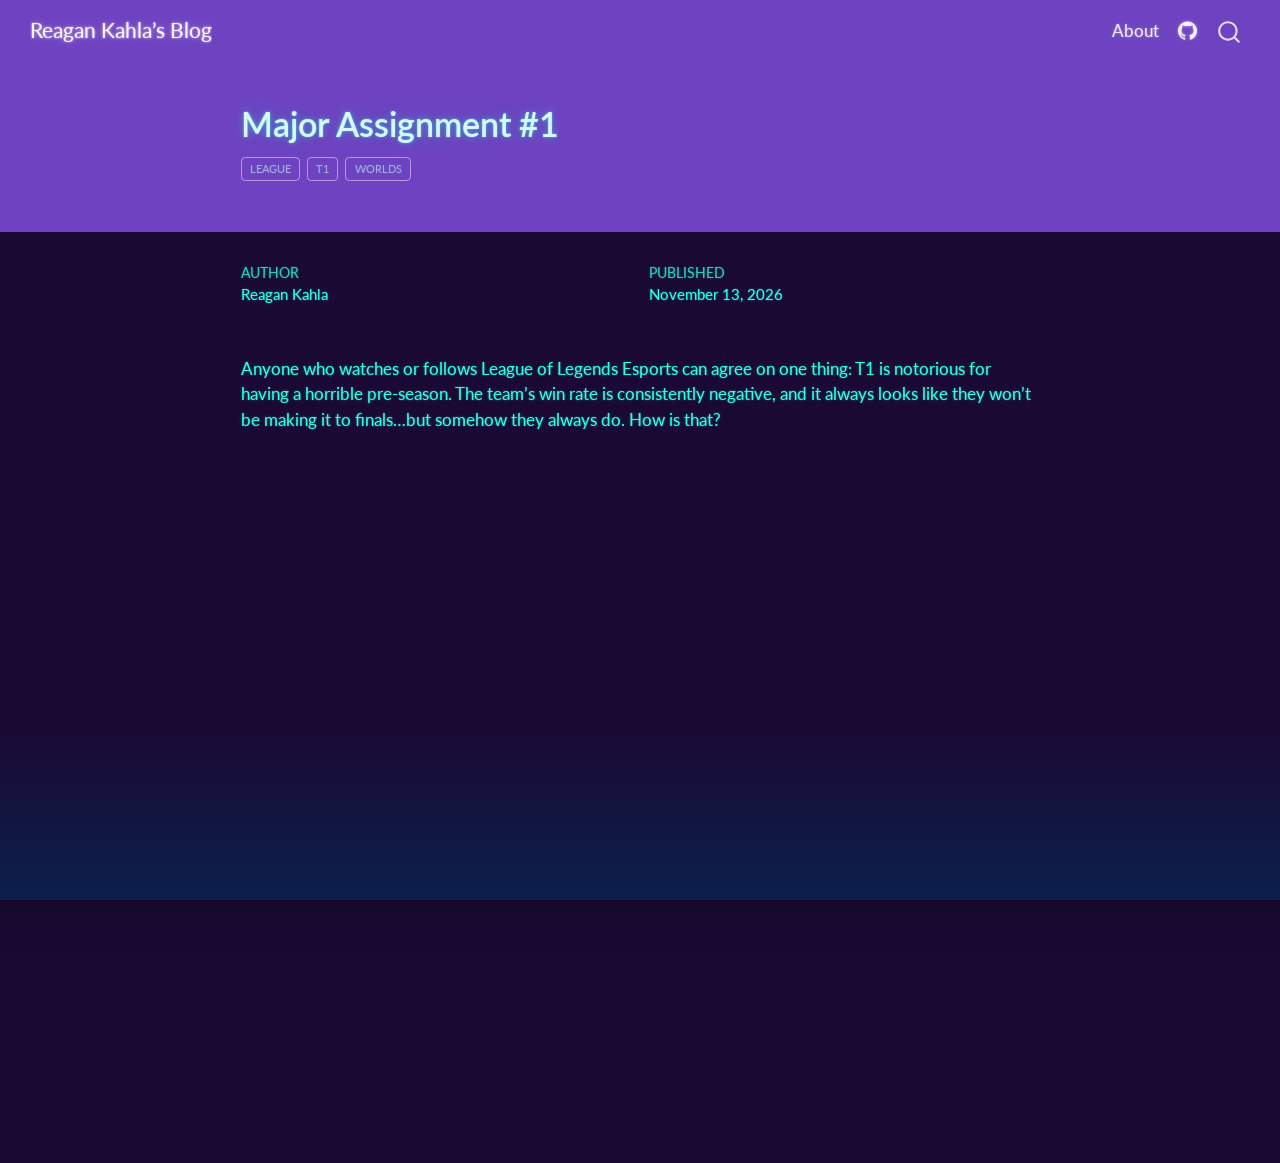
==== posts/assignment1/index.html @ e444b989 "tidy up and create new post" ====
<!DOCTYPE html>
<html xmlns="http://www.w3.org/1999/xhtml" lang="en" xml:lang="en"><head>

<meta charset="utf-8">
<meta name="generator" content="quarto-1.11.9">

<meta name="viewport" content="width=device-width, initial-scale=1.0, user-scalable=yes">

<meta name="author" content="Reagan Kahla">
<meta name="dcterms.date" content="2026-11-13">

<title>Major Assignment #1 – Reagan Kahla’s Blog</title>
<style>
/* Default styles provided by pandoc.
** See https://pandoc.org/MANUAL.html#variables-for-html for config info.
*/
span.smallcaps{font-variant: small-caps;}
div.columns{display: flex; gap: 1.5em;}
div.column{flex: auto;}
@media screen {
div.columns{gap: min(4vw, 1.5em);}
div.column{overflow-x: auto;}
}
div.hanging-indent{margin-left: 1.5em; text-indent: -1.5em;}
ul.task-list{list-style: none;}
ul.task-list li input[type="checkbox"] {
  width: 0.8em;
  margin: 0 0.8em 0.2em -1em; /* quarto-specific, see https://github.com/quarto-dev/quarto-cli/issues/4556 */ 
  vertical-align: middle;
}
</style>


<script src="../../site_libs/quarto-nav/quarto-nav.js"></script>
<script src="../../site_libs/quarto-nav/headroom.min.js"></script>
<script src="../../site_libs/clipboard/clipboard.min.js"></script>
<script src="../../site_libs/quarto-search/autocomplete.umd.js"></script>
<script src="../../site_libs/quarto-search/fuse.min.js"></script>
<script src="../../site_libs/quarto-search/quarto-search.js"></script>
<meta name="quarto:offset" content="../../">
<script src="../../site_libs/quarto-html/quarto.js" type="module"></script>
<script src="../../site_libs/quarto-html/tabsets/tabsets.js" type="module"></script>
<script src="../../site_libs/quarto-html/scrollable-regions/scrollable-regions.js" type="module"></script>
<script src="../../site_libs/quarto-html/popper.min.js"></script>
<script src="../../site_libs/quarto-html/tippy.umd.min.js"></script>
<script src="../../site_libs/quarto-html/anchor.min.js"></script>
<link href="../../site_libs/quarto-html/tippy.css" rel="stylesheet">
<link href="../../site_libs/quarto-html/quarto-syntax-highlighting-dark-447e42e69aaa9833c0ba1b986f430b20.css" rel="stylesheet" id="quarto-text-highlighting-styles">
<script src="../../site_libs/bootstrap/bootstrap.min.js"></script>
<link href="../../site_libs/bootstrap/bootstrap-icons.css" rel="stylesheet">
<link href="../../site_libs/bootstrap/bootstrap-988fd635b29671505c2df13d31053b1d.min.css" rel="stylesheet" append-hash="true" id="quarto-bootstrap" data-mode="dark">
<script id="quarto-search-options" type="application/json">{
  "location": "navbar",
  "copy-button": false,
  "collapse-after": 3,
  "panel-placement": "end",
  "type": "overlay",
  "limit": 50,
  "keyboard-shortcut": [
    "f",
    "/",
    "s"
  ],
  "show-item-context": false,
  "language": {
    "search-no-results-text": "No results",
    "search-matching-documents-text": "matching documents",
    "search-copy-link-title": "Copy link to search",
    "search-hide-matches-text": "Hide additional matches",
    "search-more-match-text": "more match in this document",
    "search-more-matches-text": "more matches in this document",
    "search-clear-button-title": "Clear",
    "search-text-placeholder": "",
    "search-detached-cancel-button-title": "Cancel",
    "search-submit-button-title": "Submit",
    "search-label": "Search"
  }
}</script>


<link rel="stylesheet" href="../../styles.css">
</head>

<body class="nav-fixed fullcontent quarto-light"><a id="quarto-skip-link" class="visually-hidden-focusable" href="#quarto-document-content">Skip to main content</a>

<div id="quarto-search-results"></div>
  <header id="quarto-header" class="headroom fixed-top quarto-banner">
    <nav class="navbar navbar-expand-lg " data-bs-theme="dark" aria-label="Site">
      <div class="navbar-container container-fluid">
      <div class="navbar-brand-container mx-auto">
    <a class="navbar-brand" href="../../index.html">
    <span class="navbar-title">Reagan Kahla’s Blog</span>
    </a>
  </div>
          <button class="navbar-toggler" type="button" data-bs-toggle="collapse" data-bs-target="#navbarCollapse" aria-controls="navbarCollapse" aria-expanded="false" aria-label="Toggle navigation" onclick="if (window.quartoToggleHeadroom) { window.quartoToggleHeadroom(); }">
  <span class="navbar-toggler-icon"></span>
</button>
          <div class="collapse navbar-collapse" id="navbarCollapse">
            <ul class="navbar-nav navbar-nav-scroll ms-auto">
  <li class="nav-item">
    <a class="nav-link" href="../../about.html"> 
<span class="menu-text">About</span></a>
  </li>  
  <li class="nav-item compact">
    <a class="nav-link" href="https://github.com/"> <i class="bi bi-github" role="img">
</i> 
<span class="menu-text"></span></a>
  </li>  
</ul>
          </div> <!-- /navcollapse -->
            <div class="quarto-navbar-tools">
</div>
            <div id="quarto-search" class="" title="Search"></div>
      </div> <!-- /container-fluid -->
    </nav>
</header>
<!-- content -->
<header id="title-block-header" class="quarto-title-block default page-columns page-full">
  <div class="quarto-title-banner page-columns page-full">
    <div class="quarto-title column-body">
      <h1 class="title">Major Assignment #1</h1>
                                <div class="quarto-categories">
                <div class="quarto-category">League</div>
                <div class="quarto-category">T1</div>
                <div class="quarto-category">Worlds</div>
              </div>
                  </div>
  </div>
    
  
  <div class="quarto-title-meta">

      <div>
      <div class="quarto-title-meta-heading">Author</div>
      <div class="quarto-title-meta-contents">
               <p>Reagan Kahla </p>
            </div>
    </div>
      
      <div>
      <div class="quarto-title-meta-heading">Published</div>
      <div class="quarto-title-meta-contents">
        <p class="date">November 13, 2026</p>
      </div>
    </div>
    
      
    </div>
    
  
  </header><div id="quarto-content" class="quarto-container page-columns page-rows-contents page-layout-article page-navbar">
<!-- sidebar -->
<!-- margin-sidebar -->
    
<!-- main -->
<main class="content quarto-banner-title-block" id="quarto-document-content" tabindex="-1">





<p>Anyone who watches or follows League of Legends Esports can agree on one thing: T1 is notorious for having a horrible pre-season. The team’s win rate is consistently negative, and it always looks like they won’t be making it to finals…but somehow they always do. How is that?</p>



</main> <!-- /main -->
<script id="quarto-html-after-body" type="application/javascript">
  window.document.addEventListener("DOMContentLoaded", function (event) {
    const icon = "";
    const anchorJS = new window.AnchorJS();
    anchorJS.options = {
      placement: 'right',
      icon: icon
    };
    anchorJS.add('.anchored');
    const isCodeAnnotation = (el) => {
      for (const clz of el.classList) {
        if (clz.startsWith('code-annotation-')) {                     
          return true;
        }
      }
      return false;
    }
    const onCopySuccess = function(e) {
      // button target
      const button = e.trigger;
      // don't keep focus
      button.blur();
      // flash "checked"
      button.classList.add('code-copy-button-checked');
      var currentTitle = button.getAttribute("title");
      button.setAttribute("title", "Copied!");
      let tooltip;
      if (window.bootstrap) {
        button.setAttribute("data-bs-toggle", "tooltip");
        button.setAttribute("data-bs-placement", "left");
        button.setAttribute("data-bs-title", "Copied!");
        tooltip = new bootstrap.Tooltip(button, 
          { trigger: "manual", 
            customClass: "code-copy-button-tooltip",
            offset: [0, -8]});
        tooltip.show();    
      }
      setTimeout(function() {
        if (tooltip) {
          tooltip.hide();
          button.removeAttribute("data-bs-title");
          button.removeAttribute("data-bs-toggle");
          button.removeAttribute("data-bs-placement");
        }
        button.setAttribute("title", currentTitle);
        button.classList.remove('code-copy-button-checked');
      }, 1000);
      // clear code selection
      e.clearSelection();
    }
    const getTextToCopy = function(trigger) {
      const outerScaffold = trigger.parentElement.cloneNode(true);
      const codeEl = outerScaffold.querySelector('code');
      for (const childEl of codeEl.children) {
        if (isCodeAnnotation(childEl)) {
          childEl.remove();
        }
      }
      return codeEl.innerText;
    }
    const clipboard = new window.ClipboardJS('.code-copy-button:not([data-in-quarto-modal])', {
      text: getTextToCopy
    });
    clipboard.on('success', onCopySuccess);
    if (window.document.getElementById('quarto-embedded-source-code-modal')) {
      const clipboardModal = new window.ClipboardJS('.code-copy-button[data-in-quarto-modal]', {
        text: getTextToCopy,
        container: window.document.getElementById('quarto-embedded-source-code-modal')
      });
      clipboardModal.on('success', onCopySuccess);
    }
      var localhostRegex = new RegExp(/^(?:http|https):\/\/localhost\:?[0-9]*\//);
      var mailtoRegex = new RegExp(/^mailto:/);
        var filterRegex = new RegExp("https:\/\/reagank4\.github\.io\/");
      var isInternal = (href) => {
          return filterRegex.test(href) || localhostRegex.test(href) || mailtoRegex.test(href);
      }
      // Inspect non-navigation links and adorn them if external
      window.quartoDecorateExternalLinks = function (root) {
     var links = (root || window.document).querySelectorAll('a[href]:not(.nav-link):not(.navbar-brand):not(.toc-action):not(.sidebar-link):not(.sidebar-item-toggle):not(.pagination-link):not(.no-external):not([aria-hidden]):not(.dropdown-item):not(.quarto-navigation-tool):not(.about-link)');
      for (var i=0; i<links.length; i++) {
        const link = links[i];
        if (!isInternal(link.href)) {
          // undo the damage that might have been done by quarto-nav.js in the case of
          // links that we want to consider external
          if (link.dataset.originalHref !== undefined) {
            link.href = link.dataset.originalHref;
          }
          if (!link.classList.contains('no-external-icon')) {
          }
        }
      }
      };
      window.quartoDecorateExternalLinks(window.document);
    // Esc closes the popup (WCAG 1.4.13) and focus leaving both trigger and
    // popup closes it (WCAG 2.4.11); tippy handles neither for interactive popups.
    const hideOnEscAndFocusOut = {
      name: 'hideOnEscAndFocusOut',
      defaultValue: true,
      fn(instance) {
        const dismiss = () => {
          // A show scheduled by the trigger delay would otherwise reopen it
          instance.clearDelayTimeouts();
          instance.hide();
        };
        const onKeyDown = (event) => {
          if (event.key !== 'Escape') {
            return;
          }
          // Keep Esc from also reaching page handlers (e.g. reveal.js overview),
          // except an open reveal.js slide menu, which Esc should close too.
          // The menu handles keys only when its keyboard option is on.
          const menuHandlesEsc = window.Reveal?.getPlugin?.('menu')?.isOpen() &&
            window.Reveal.getConfig().menu?.keyboard !== false;
          if (!menuHandlesEsc) {
            event.stopPropagation();
          }
          if (instance.popper.contains(window.document.activeElement)) {
            // Disabled while refocusing so the focus trigger does not reopen it
            instance.disable();
            instance.reference.focus();
            instance.enable();
          }
          dismiss();
        };
        const onFocusOut = (event) => {
          const target = event.relatedTarget;
          if (target && !instance.reference.contains(target) &&
              !instance.popper.contains(target)) {
            dismiss();
          }
        };
        // On the trigger too: a click trigger (code-annotations: select) has no
        // blur handling. Attached for the instance's lifetime so leaving the
        // trigger also cancels a show still pending on the trigger delay.
        instance.reference.addEventListener('focusout', onFocusOut);
        return {
          onShow() {
            window.document.addEventListener('keydown', onKeyDown, true);
            instance.popper.addEventListener('focusout', onFocusOut);
          },
          onHide() {
            window.document.removeEventListener('keydown', onKeyDown, true);
            instance.popper.removeEventListener('focusout', onFocusOut);
          },
          onDestroy() {
            instance.reference.removeEventListener('focusout', onFocusOut);
          },
        };
      },
    };
    function tippyHover(el, contentFn, onTriggerFn, onUntriggerFn) {
      const config = {
        allowHTML: true,
        maxWidth: 500,
        delay: 100,
        arrow: false,
        appendTo: function(el) {
            return el.parentElement;
        },
        interactive: true,
        interactiveBorder: 10,
        theme: 'quarto',
        placement: 'bottom-start',
        plugins: [hideOnEscAndFocusOut],
      };
      if (contentFn) {
        config.content = contentFn;
      }
      if (onTriggerFn) {
        config.onTrigger = onTriggerFn;
      }
      if (onUntriggerFn) {
        config.onUntrigger = onUntriggerFn;
      }
      window.tippy(el, config); 
    }
    const noterefs = window.document.querySelectorAll('a[role="doc-noteref"]');
    for (var i=0; i<noterefs.length; i++) {
      const ref = noterefs[i];
      tippyHover(ref, function() {
        // use id or data attribute instead here
        let href = ref.getAttribute('data-footnote-href') || ref.getAttribute('href');
        try { href = new URL(href).hash; } catch {}
        const id = href.replace(/^#\/?/, "");
        const note = window.document.getElementById(id);
        if (note) {
          return note.innerHTML;
        } else {
          return "";
        }
      });
    }
    const xrefs = window.document.querySelectorAll('a.quarto-xref');
    const processXRef = (id, note) => {
      // Strip column container classes
      const stripColumnClz = (el) => {
        el.classList.remove("page-full", "page-columns");
        if (el.children) {
          for (const child of el.children) {
            stripColumnClz(child);
          }
        }
      }
      stripColumnClz(note)
      if (id === null || id.startsWith('sec-')) {
        // Special case sections, only their first couple elements
        const container = document.createElement("div");
        if (note.children && note.children.length > 2) {
          container.appendChild(note.children[0].cloneNode(true));
          for (let i = 1; i < note.children.length; i++) {
            const child = note.children[i];
            if (child.tagName === "P" && child.innerText === "") {
              continue;
            } else {
              container.appendChild(child.cloneNode(true));
              break;
            }
          }
          if (window.Quarto?.typesetMath) {
            window.Quarto.typesetMath(container);
          }
          return container.innerHTML
        } else {
          if (window.Quarto?.typesetMath) {
            window.Quarto.typesetMath(note);
          }
          return note.innerHTML;
        }
      } else {
        // Remove any anchor links if they are present
        const anchorLink = note.querySelector('a.anchorjs-link');
        if (anchorLink) {
          anchorLink.remove();
        }
        if (window.Quarto?.typesetMath) {
          window.Quarto.typesetMath(note);
        }
        if (note.classList.contains("callout")) {
          return note.outerHTML;
        } else {
          return note.innerHTML;
        }
      }
    }
    for (var i=0; i<xrefs.length; i++) {
      const xref = xrefs[i];
      tippyHover(xref, undefined, function(instance) {
        instance.disable();
        let url = xref.getAttribute('href');
        let hash = undefined; 
        if (url.startsWith('#')) {
          hash = url;
        } else {
          try { hash = new URL(url).hash; } catch {}
        }
        if (hash) {
          const id = hash.replace(/^#\/?/, "");
          const note = window.document.getElementById(id);
          if (note !== null) {
            try {
              const html = processXRef(id, note.cloneNode(true));
              instance.setContent(html);
            } finally {
              instance.enable();
              instance.show();
            }
          } else {
            // See if we can fetch this
            fetch(url.split('#')[0])
            .then(res => res.text())
            .then(html => {
              const parser = new DOMParser();
              const htmlDoc = parser.parseFromString(html, "text/html");
              const note = htmlDoc.getElementById(id);
              if (note !== null) {
                const html = processXRef(id, note);
                instance.setContent(html);
              } 
            }).finally(() => {
              instance.enable();
              instance.show();
            });
          }
        } else {
          // See if we can fetch a full url (with no hash to target)
          // This is a special case and we should probably do some content thinning / targeting
          fetch(url)
          .then(res => res.text())
          .then(html => {
            const parser = new DOMParser();
            const htmlDoc = parser.parseFromString(html, "text/html");
            const note = htmlDoc.querySelector('main.content');
            if (note !== null) {
              // This should only happen for chapter cross references
              // (since there is no id in the URL)
              // remove the first header
              if (note.children.length > 0 && note.children[0].tagName === "HEADER") {
                note.children[0].remove();
              }
              const html = processXRef(null, note);
              instance.setContent(html);
            } 
          }).finally(() => {
            instance.enable();
            instance.show();
          });
        }
      }, function(instance) {
      });
    }
        let selectedAnnoteEl;
        const selectorForAnnotation = ( cell, annotation) => {
          let cellAttr = 'data-code-cell="' + cell + '"';
          let lineAttr = 'data-code-annotation="' +  annotation + '"';
          const selector = 'span[' + cellAttr + '][' + lineAttr + ']';
          return selector;
        }
        const selectCodeLines = (annoteEl) => {
          const doc = window.document;
          const targetCell = annoteEl.getAttribute("data-target-cell");
          const targetAnnotation = annoteEl.getAttribute("data-target-annotation");
          const annoteSpan = window.document.querySelector(selectorForAnnotation(targetCell, targetAnnotation));
          const lines = annoteSpan.getAttribute("data-code-lines").split(",");
          const lineIds = lines.map((line) => {
            return targetCell + "-" + line;
          })
          // Each band is positioned against its own containing block, which is
          // not the offsetParent of the lines, so place it from client rects.
          const placeBand = (band, firstEl, lastEl, codeBlock) => {
            const container = band.offsetParent;
            if (container === null) {
              return;
            }
            const containerRect = container.getBoundingClientRect();
            // Reveal.js scales slides with a transform, so convert client
            // pixels back to the CSS pixels of the container.
            const scale = containerRect.height / container.offsetHeight || 1;
            const firstRect = firstEl.getBoundingClientRect();
            const lastRect = lastEl.getBoundingClientRect();
            const top = (firstRect.top - containerRect.top) / scale - container.clientTop + container.scrollTop;
            const height = (lastRect.bottom - firstRect.top) / scale;
            band.style.top = top - 2 + "px";
            band.style.height = height + 4 + "px";
            if (codeBlock) {
              // Without the copy button wrapper, the containing block is wider
              // than the code block, so span the code block explicitly.
              const blockRect = codeBlock.getBoundingClientRect();
              band.style.left = (blockRect.left - containerRect.left) / scale - container.clientLeft + container.scrollLeft + "px";
              band.style.width = blockRect.width / scale + "px";
            }
          };
          if (lineIds.length > 0) {
            const el = window.document.getElementById(lineIds[0]);
            const lastEl = window.document.getElementById(lineIds[lineIds.length - 1]);
            const parent = el.parentElement.parentElement;
            // cook up a div (if necessary) and position it
            let div = window.document.getElementById("code-annotation-line-highlight");
            if (div === null) {
              div = window.document.createElement("div");
              div.setAttribute("id", "code-annotation-line-highlight");
              div.style.position = 'absolute';
              parent.appendChild(div);
            }
            placeBand(div, el, lastEl, parent.closest("div.sourceCode") || parent);
            let gutterDiv = window.document.getElementById("code-annotation-line-highlight-gutter");
            if (gutterDiv === null) {
              gutterDiv = window.document.createElement("div");
              gutterDiv.setAttribute("id", "code-annotation-line-highlight-gutter");
              gutterDiv.style.position = 'absolute';
              const codeCell = window.document.getElementById(targetCell);
              const gutter = codeCell.querySelector('.code-annotation-gutter');
              gutter.appendChild(gutterDiv);
            }
            placeBand(gutterDiv, el, lastEl);
            selectedAnnoteEl = annoteEl;
          }
        };
        const unselectCodeLines = () => {
          const elementsIds = ["code-annotation-line-highlight", "code-annotation-line-highlight-gutter"];
          elementsIds.forEach((elId) => {
            const div = window.document.getElementById(elId);
            if (div) {
              div.remove();
            }
          });
          selectedAnnoteEl = undefined;
        };
          // Handle positioning of the toggle
      window.addEventListener(
        "resize",
        throttle(() => {
          elRect = undefined;
          if (selectedAnnoteEl) {
            selectCodeLines(selectedAnnoteEl);
          }
        }, 10)
      );
      function throttle(fn, ms) {
      let throttle = false;
      let timer;
        return (...args) => {
          if(!throttle) { // first call gets through
              fn.apply(this, args);
              throttle = true;
          } else { // all the others get throttled
              if(timer) clearTimeout(timer); // cancel #2
              timer = setTimeout(() => {
                fn.apply(this, args);
                timer = throttle = false;
              }, ms);
          }
        };
      }
        // Attach click handler to the DT
        const annoteDls = window.document.querySelectorAll('dt[data-target-cell]');
        for (const annoteDlNode of annoteDls) {
          annoteDlNode.addEventListener('click', (event) => {
            const clickedEl = event.target;
            if (clickedEl !== selectedAnnoteEl) {
              unselectCodeLines();
              const activeEl = window.document.querySelector('dt[data-target-cell].code-annotation-active');
              if (activeEl) {
                activeEl.classList.remove('code-annotation-active');
              }
              selectCodeLines(clickedEl);
              clickedEl.classList.add('code-annotation-active');
            } else {
              // Unselect the line
              unselectCodeLines();
              clickedEl.classList.remove('code-annotation-active');
            }
          });
        }
    const findCites = (el) => {
      const parentEl = el.parentElement;
      if (parentEl) {
        const cites = parentEl.dataset.cites;
        if (cites) {
          return {
            el,
            cites: cites.split(' ')
          };
        } else {
          return findCites(el.parentElement)
        }
      } else {
        return undefined;
      }
    };
    var bibliorefs = window.document.querySelectorAll('a[role="doc-biblioref"]');
    for (var i=0; i<bibliorefs.length; i++) {
      const ref = bibliorefs[i];
      const citeInfo = findCites(ref);
      if (citeInfo) {
        tippyHover(citeInfo.el, function() {
          var popup = window.document.createElement('div');
          citeInfo.cites.forEach(function(cite) {
            var citeDiv = window.document.createElement('div');
            citeDiv.classList.add('hanging-indent');
            citeDiv.classList.add('csl-entry');
            var biblioDiv = window.document.getElementById('ref-' + cite);
            if (biblioDiv) {
              citeDiv.innerHTML = biblioDiv.innerHTML;
            }
            popup.appendChild(citeDiv);
          });
          return popup.innerHTML;
        });
      }
    }
  });
  </script>
  <script type="application/javascript">
  window.quartoScrollableRegionsLabels = {"code":"Scrollable code","output":"Scrollable output"};
  </script>
</div> <!-- /content -->




</body></html>
---- site_libs/quarto-html/tippy.css ----
.tippy-box[data-animation=fade][data-state=hidden]{opacity:0}[data-tippy-root]{max-width:calc(100vw - 10px)}.tippy-box{position:relative;background-color:#333;color:#fff;border-radius:4px;font-size:14px;line-height:1.4;white-space:normal;outline:0;transition-property:transform,visibility,opacity}.tippy-box[data-placement^=top]>.tippy-arrow{bottom:0}.tippy-box[data-placement^=top]>.tippy-arrow:before{bottom:-7px;left:0;border-width:8px 8px 0;border-top-color:initial;transform-origin:center top}.tippy-box[data-placement^=bottom]>.tippy-arrow{top:0}.tippy-box[data-placement^=bottom]>.tippy-arrow:before{top:-7px;left:0;border-width:0 8px 8px;border-bottom-color:initial;transform-origin:center bottom}.tippy-box[data-placement^=left]>.tippy-arrow{right:0}.tippy-box[data-placement^=left]>.tippy-arrow:before{border-width:8px 0 8px 8px;border-left-color:initial;right:-7px;transform-origin:center left}.tippy-box[data-placement^=right]>.tippy-arrow{left:0}.tippy-box[data-placement^=right]>.tippy-arrow:before{left:-7px;border-width:8px 8px 8px 0;border-right-color:initial;transform-origin:center right}.tippy-box[data-inertia][data-state=visible]{transition-timing-function:cubic-bezier(.54,1.5,.38,1.11)}.tippy-arrow{width:16px;height:16px;color:#333}.tippy-arrow:before{content:"";position:absolute;border-color:transparent;border-style:solid}.tippy-content{position:relative;padding:5px 9px;z-index:1}
---- site_libs/quarto-html/quarto-syntax-highlighting-dark-447e42e69aaa9833c0ba1b986f430b20.css ----
/* quarto syntax highlight colors */
:root {
  --quarto-hl-al-color: #f07178;
  --quarto-hl-an-color: #d4d0ab;
  --quarto-hl-at-color: #00e0e0;
  --quarto-hl-bn-color: #d4d0ab;
  --quarto-hl-bu-color: #abe338;
  --quarto-hl-ch-color: #abe338;
  --quarto-hl-co-color: #f8f8f2;
  --quarto-hl-cv-color: #ffd700;
  --quarto-hl-cn-color: #ffd700;
  --quarto-hl-cf-color: #ffa07a;
  --quarto-hl-dt-color: #ffa07a;
  --quarto-hl-dv-color: #d4d0ab;
  --quarto-hl-do-color: #f8f8f2;
  --quarto-hl-er-color: #f07178;
  --quarto-hl-ex-color: #00e0e0;
  --quarto-hl-fl-color: #d4d0ab;
  --quarto-hl-fu-color: #ffa07a;
  --quarto-hl-im-color: #abe338;
  --quarto-hl-in-color: #d4d0ab;
  --quarto-hl-kw-color: #ffa07a;
  --quarto-hl-op-color: #ffa07a;
  --quarto-hl-ot-color: #00e0e0;
  --quarto-hl-pp-color: #dcc6e0;
  --quarto-hl-re-color: #00e0e0;
  --quarto-hl-sc-color: #abe338;
  --quarto-hl-ss-color: #abe338;
  --quarto-hl-st-color: #abe338;
  --quarto-hl-va-color: #00e0e0;
  --quarto-hl-vs-color: #abe338;
  --quarto-hl-wa-color: #dcc6e0;
}

/* other quarto variables */
:root {
  --quarto-font-monospace: SFMono-Regular, Menlo, Monaco, Consolas, "Liberation Mono", "Courier New", monospace;
}

/* syntax highlight based on Pandoc's rules */
pre > code.sourceCode > span {
  color: #f8f8f2;
}

code.sourceCode > span {
  color: #f8f8f2;
}

div.sourceCode,
div.sourceCode pre.sourceCode {
  color: #f8f8f2;
}

/* Normal */
code span {
  color: #f8f8f2;
}

/* Alert */
code span.al {
  color: #f07178;
}

/* Annotation */
code span.an {
  color: #d4d0ab;
}

/* Attribute */
code span.at {
  color: #00e0e0;
}

/* BaseN */
code span.bn {
  color: #d4d0ab;
}

/* BuiltIn */
code span.bu {
  color: #abe338;
}

/* ControlFlow */
code span.cf {
  font-weight: bold;
  color: #ffa07a;
}

/* Char */
code span.ch {
  color: #abe338;
}

/* Constant */
code span.cn {
  color: #ffd700;
}

/* Comment */
code span.co {
  font-style: italic;
  color: #f8f8f2;
}

/* CommentVar */
code span.cv {
  color: #ffd700;
}

/* Documentation */
code span.do {
  color: #f8f8f2;
}

/* DataType */
code span.dt {
  color: #ffa07a;
}

/* DecVal */
code span.dv {
  color: #d4d0ab;
}

/* Error */
code span.er {
  color: #f07178;
  text-decoration: underline;
}

/* Extension */
code span.ex {
  font-weight: bold;
  color: #00e0e0;
}

/* Float */
code span.fl {
  color: #d4d0ab;
}

/* Function */
code span.fu {
  color: #ffa07a;
}

/* Import */
code span.im {
  color: #abe338;
}

/* Information */
code span.in {
  color: #d4d0ab;
}

/* Keyword */
code span.kw {
  font-weight: bold;
  color: #ffa07a;
}

/* Operator */
code span.op {
  color: #ffa07a;
}

/* Other */
code span.ot {
  color: #00e0e0;
}

/* Preprocessor */
code span.pp {
  color: #dcc6e0;
}

/* RegionMarker */
code span.re {
  background-color: #f8f8f2;
  color: #00e0e0;
}

/* SpecialChar */
code span.sc {
  color: #abe338;
}

/* SpecialString */
code span.ss {
  color: #abe338;
}

/* String */
code span.st {
  color: #abe338;
}

/* Variable */
code span.va {
  color: #00e0e0;
}

/* VerbatimString */
code span.vs {
  color: #abe338;
}

/* Warning */
code span.wa {
  color: #dcc6e0;
}

.prevent-inlining {
  content: "</";
}

/*# sourceMappingURL=be8e1111c2b710f7c3a4926ffa2967aa.css.map */
---- styles.css ----
/* css styles */
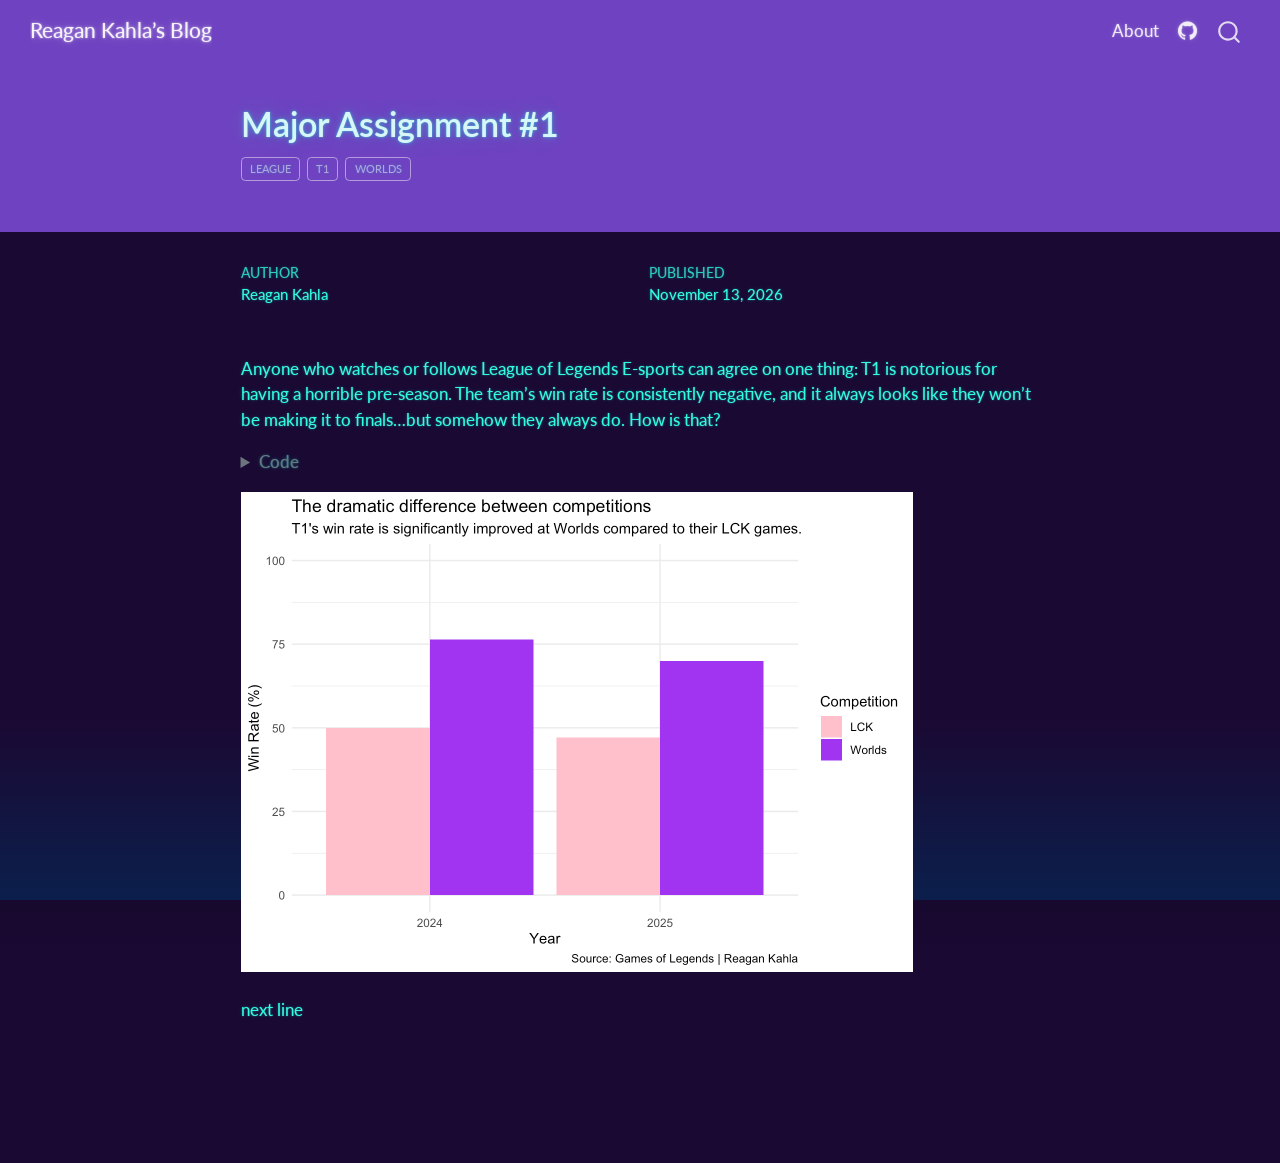
==== commit f6aeae18: "first graph added" ====
--- a/posts/assignment1/index.html
+++ b/posts/assignment1/index.html
@@ -27,6 +27,41 @@
   width: 0.8em;
   margin: 0 0.8em 0.2em -1em; /* quarto-specific, see https://github.com/quarto-dev/quarto-cli/issues/4556 */ 
   vertical-align: middle;
+}
+/* CSS for syntax highlighting */
+html { -webkit-text-size-adjust: 100%; }
+pre > code.sourceCode { white-space: pre; position: relative; }
+pre > code.sourceCode > span { display: inline-block; line-height: 1.25; }
+pre > code.sourceCode > span:empty { height: 1.2em; }
+.sourceCode { overflow: visible; }
+code.sourceCode > span { color: inherit; text-decoration: inherit; }
+div.sourceCode { margin: 1em 0; }
+pre.sourceCode { margin: 0; }
+@media screen {
+div.sourceCode { overflow: auto; }
+}
+@media print {
+pre > code.sourceCode { white-space: pre-wrap; }
+pre > code.sourceCode > span { text-indent: -5em; padding-left: 5em; }
+}
+pre.numberSource code
+  { counter-reset: source-line 0; }
+pre.numberSource code > span
+  { position: relative; left: -4em; counter-increment: source-line; }
+pre.numberSource code > span > a:first-child::before
+  { content: counter(source-line);
+    position: relative; left: -1em; text-align: right; vertical-align: baseline;
+    border: none; display: inline-block;
+    -webkit-touch-callout: none; -webkit-user-select: none;
+    -khtml-user-select: none; -moz-user-select: none;
+    -ms-user-select: none; user-select: none;
+    padding: 0 4px; width: 4em;
+  }
+pre.numberSource { margin-left: 3em;  padding-left: 4px; }
+div.sourceCode
+  {   }
+@media screen {
+pre > code.sourceCode > span > a:first-child::before { text-decoration: underline; }
 }
 </style>
 
@@ -159,7 +194,49 @@
 
 
 
-<p>Anyone who watches or follows League of Legends Esports can agree on one thing: T1 is notorious for having a horrible pre-season. The team’s win rate is consistently negative, and it always looks like they won’t be making it to finals…but somehow they always do. How is that?</p>
+<p>Anyone who watches or follows League of Legends E-sports can agree on one thing: T1 is notorious for having a horrible pre-season. The team’s win rate is consistently negative, and it always looks like they won’t be making it to finals…but somehow they always do. How is that?</p>
+<div class="cell">
+<details class="code-fold">
+<summary>Code</summary>
+<div class="code-copy-outer-scaffold"><div class="sourceCode cell-code" id="cb1"><pre class="sourceCode r code-with-copy"><code class="sourceCode r"><span id="cb1-1"><a href="#cb1-1" aria-hidden="true" tabindex="-1"></a><span class="fu">library</span>(tidyverse)</span>
+<span id="cb1-2"><a href="#cb1-2" aria-hidden="true" tabindex="-1"></a></span>
+<span id="cb1-3"><a href="#cb1-3" aria-hidden="true" tabindex="-1"></a>T1 <span class="ot">&lt;-</span> <span class="fu">read_csv</span>(<span class="st">"T1_Team_Statistics.csv"</span>)</span>
+<span id="cb1-4"><a href="#cb1-4" aria-hidden="true" tabindex="-1"></a></span>
+<span id="cb1-5"><a href="#cb1-5" aria-hidden="true" tabindex="-1"></a>winrate <span class="ot">&lt;-</span> T1 <span class="sc">|&gt;</span></span>
+<span id="cb1-6"><a href="#cb1-6" aria-hidden="true" tabindex="-1"></a>  <span class="fu">mutate</span>(<span class="at">category =</span> <span class="fu">ifelse</span>(<span class="fu">grepl</span>(<span class="st">"LCK"</span>, tournament), <span class="st">"LCK"</span>, <span class="st">"Worlds"</span>)) <span class="sc">|&gt;</span></span>
+<span id="cb1-7"><a href="#cb1-7" aria-hidden="true" tabindex="-1"></a>  <span class="fu">group_by</span>(year, category) <span class="sc">|&gt;</span></span>
+<span id="cb1-8"><a href="#cb1-8" aria-hidden="true" tabindex="-1"></a>  <span class="fu">summarise</span>(<span class="at">win_rate =</span> <span class="fu">mean</span>(result <span class="sc">==</span> <span class="st">"WIN"</span>) <span class="sc">*</span> <span class="dv">100</span>)</span>
+<span id="cb1-9"><a href="#cb1-9" aria-hidden="true" tabindex="-1"></a></span>
+<span id="cb1-10"><a href="#cb1-10" aria-hidden="true" tabindex="-1"></a>winrateplot <span class="ot">&lt;-</span> <span class="fu">ggplot</span>(winrate, <span class="fu">aes</span>(<span class="at">x =</span> <span class="fu">factor</span>(year), <span class="at">y =</span> win_rate, <span class="at">fill =</span> category)) <span class="sc">+</span></span>
+<span id="cb1-11"><a href="#cb1-11" aria-hidden="true" tabindex="-1"></a>  <span class="fu">geom_bar</span>(<span class="at">stat =</span> <span class="st">"identity"</span>, <span class="at">position =</span> <span class="st">"dodge"</span>) <span class="sc">+</span></span>
+<span id="cb1-12"><a href="#cb1-12" aria-hidden="true" tabindex="-1"></a>  <span class="fu">labs</span>(</span>
+<span id="cb1-13"><a href="#cb1-13" aria-hidden="true" tabindex="-1"></a>    <span class="at">title =</span> <span class="st">"The dramatic difference between competitions"</span>,</span>
+<span id="cb1-14"><a href="#cb1-14" aria-hidden="true" tabindex="-1"></a>    <span class="at">subtitle =</span> <span class="st">"T1's win rate is significantly improved at Worlds compared to their LCK games."</span>,</span>
+<span id="cb1-15"><a href="#cb1-15" aria-hidden="true" tabindex="-1"></a>    <span class="at">caption =</span> <span class="st">"Source: Games of Legends | Reagan Kahla"</span>,</span>
+<span id="cb1-16"><a href="#cb1-16" aria-hidden="true" tabindex="-1"></a>    <span class="at">x =</span> <span class="st">"Year"</span>,</span>
+<span id="cb1-17"><a href="#cb1-17" aria-hidden="true" tabindex="-1"></a>    <span class="at">y =</span> <span class="st">"Win Rate (%)"</span>,</span>
+<span id="cb1-18"><a href="#cb1-18" aria-hidden="true" tabindex="-1"></a>    <span class="at">fill =</span> <span class="st">"Competition"</span></span>
+<span id="cb1-19"><a href="#cb1-19" aria-hidden="true" tabindex="-1"></a>  ) <span class="sc">+</span></span>
+<span id="cb1-20"><a href="#cb1-20" aria-hidden="true" tabindex="-1"></a>  <span class="fu">scale_y_continuous</span>(<span class="at">limits =</span> <span class="fu">c</span>(<span class="dv">0</span>, <span class="dv">100</span>)) <span class="sc">+</span></span>
+<span id="cb1-21"><a href="#cb1-21" aria-hidden="true" tabindex="-1"></a>  <span class="fu">scale_fill_manual</span>(</span>
+<span id="cb1-22"><a href="#cb1-22" aria-hidden="true" tabindex="-1"></a>    <span class="at">values =</span> <span class="fu">c</span>(</span>
+<span id="cb1-23"><a href="#cb1-23" aria-hidden="true" tabindex="-1"></a>      <span class="st">"LCK"</span> <span class="ot">=</span> <span class="st">"pink"</span>,</span>
+<span id="cb1-24"><a href="#cb1-24" aria-hidden="true" tabindex="-1"></a>      <span class="st">"Worlds"</span> <span class="ot">=</span> <span class="st">"purple"</span></span>
+<span id="cb1-25"><a href="#cb1-25" aria-hidden="true" tabindex="-1"></a>    )</span>
+<span id="cb1-26"><a href="#cb1-26" aria-hidden="true" tabindex="-1"></a>  ) <span class="sc">+</span></span>
+<span id="cb1-27"><a href="#cb1-27" aria-hidden="true" tabindex="-1"></a>  <span class="fu">theme_minimal</span>()</span>
+<span id="cb1-28"><a href="#cb1-28" aria-hidden="true" tabindex="-1"></a></span>
+<span id="cb1-29"><a href="#cb1-29" aria-hidden="true" tabindex="-1"></a>winrateplot</span></code></pre></div><button title="Copy to Clipboard" class="code-copy-button"><i class="bi"></i></button></div>
+</details>
+<div class="cell-output-display">
+<div>
+<figure class="figure">
+<p><img src="index_files/figure-html/unnamed-chunk-1-1.png" class="img-fluid figure-img" width="672"></p>
+</figure>
+</div>
+</div>
+</div>
+<p>next line</p>
 
 
 
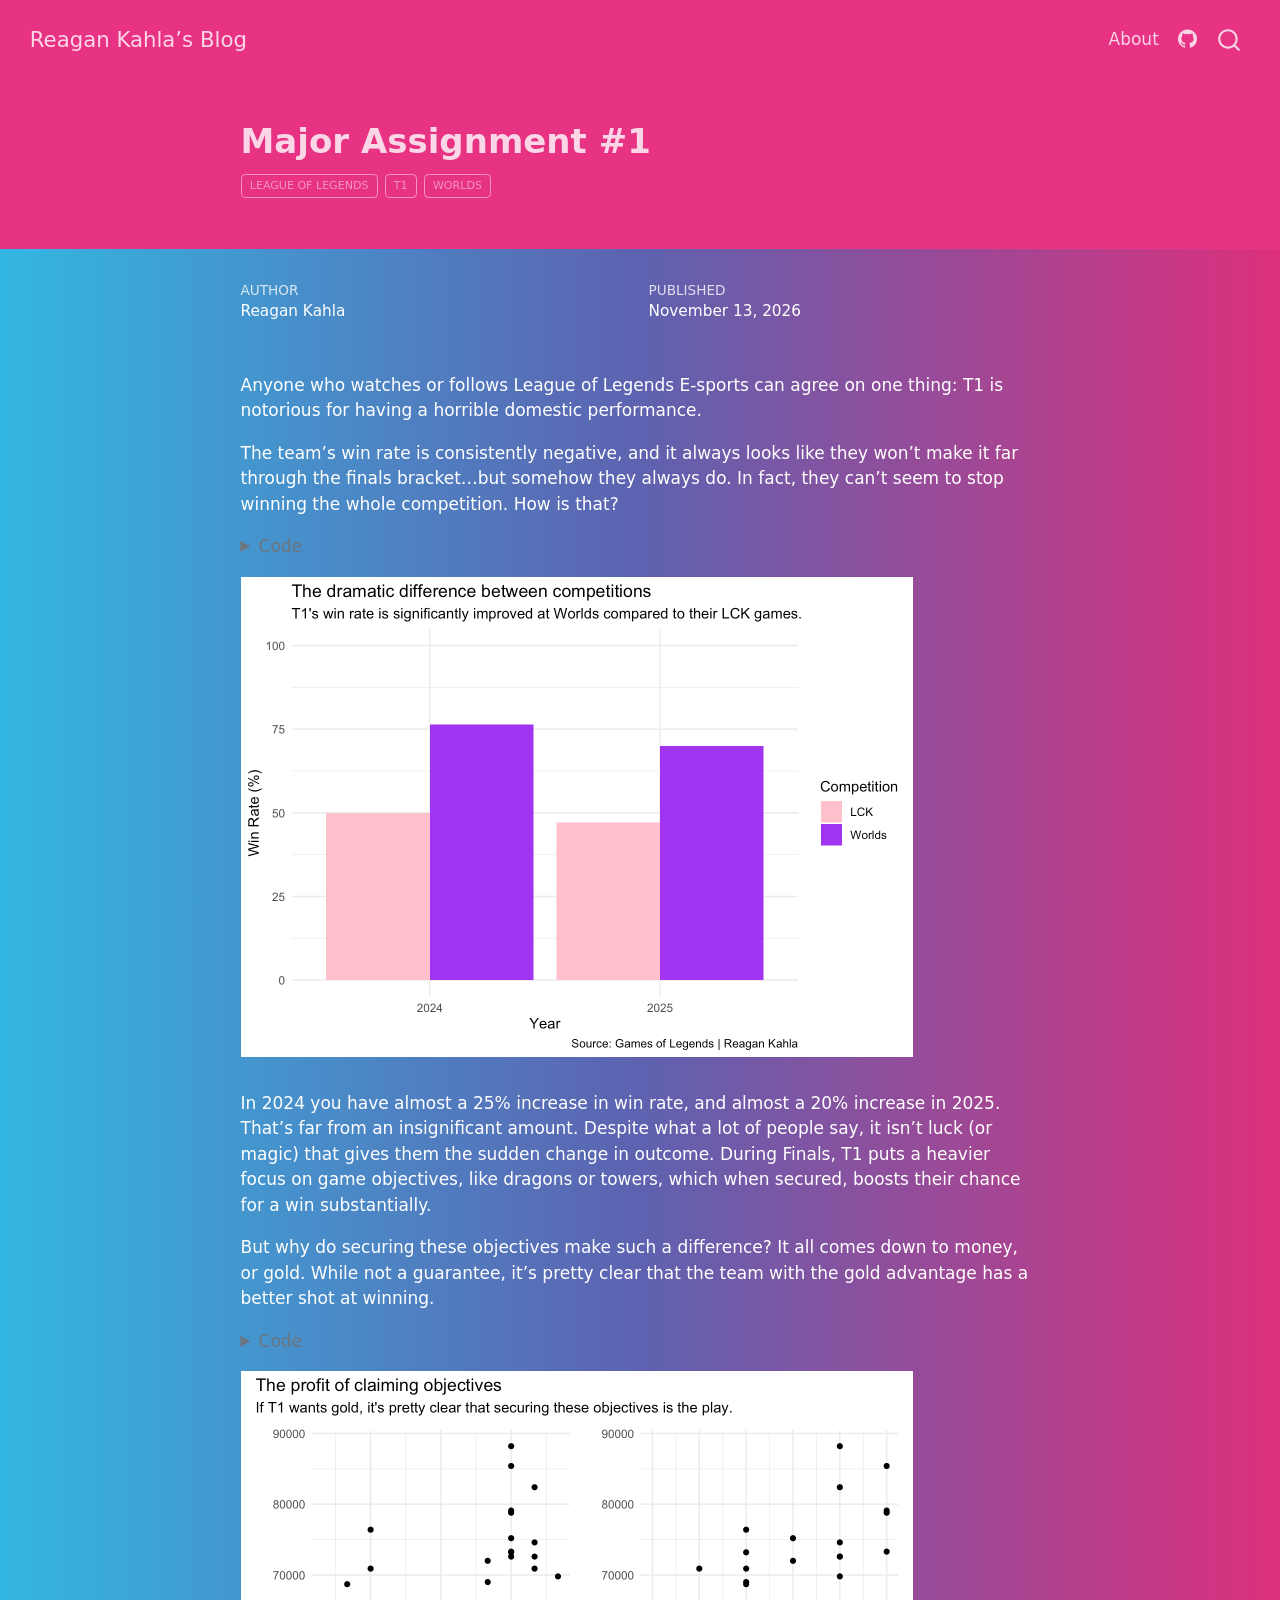
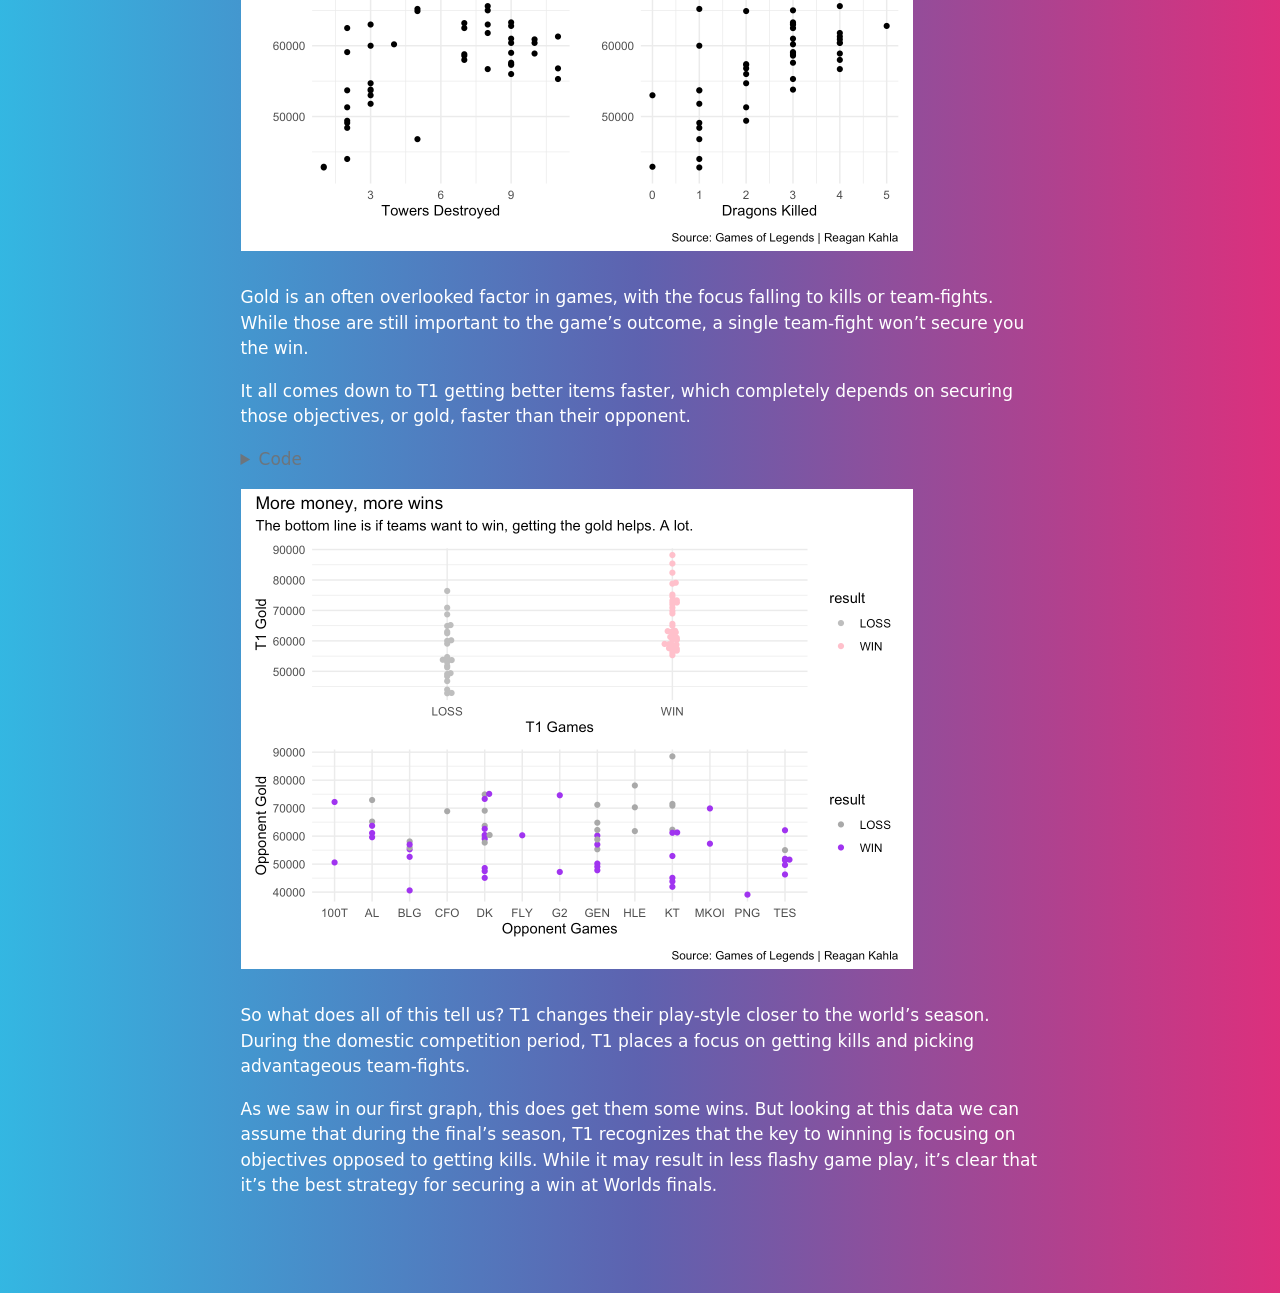
==== commit 2e37a3a5: "final drafty" ====
--- a/posts/assignment1/index.html
+++ b/posts/assignment1/index.html
@@ -80,10 +80,10 @@
 <script src="../../site_libs/quarto-html/tippy.umd.min.js"></script>
 <script src="../../site_libs/quarto-html/anchor.min.js"></script>
 <link href="../../site_libs/quarto-html/tippy.css" rel="stylesheet">
-<link href="../../site_libs/quarto-html/quarto-syntax-highlighting-dark-447e42e69aaa9833c0ba1b986f430b20.css" rel="stylesheet" id="quarto-text-highlighting-styles">
+<link href="../../site_libs/quarto-html/quarto-syntax-highlighting-63b5708e65d6cd79cd7618c58d0c21e7.css" rel="stylesheet" id="quarto-text-highlighting-styles">
 <script src="../../site_libs/bootstrap/bootstrap.min.js"></script>
 <link href="../../site_libs/bootstrap/bootstrap-icons.css" rel="stylesheet">
-<link href="../../site_libs/bootstrap/bootstrap-988fd635b29671505c2df13d31053b1d.min.css" rel="stylesheet" append-hash="true" id="quarto-bootstrap" data-mode="dark">
+<link href="../../site_libs/bootstrap/bootstrap-43a6aa08e5bcdac0f8c7480a3bcb4293.min.css" rel="stylesheet" append-hash="true" id="quarto-bootstrap" data-mode="light">
 <script id="quarto-search-options" type="application/json">{
   "location": "navbar",
   "copy-button": false,
@@ -155,7 +155,7 @@
     <div class="quarto-title column-body">
       <h1 class="title">Major Assignment #1</h1>
                                 <div class="quarto-categories">
-                <div class="quarto-category">League</div>
+                <div class="quarto-category">League of Legends</div>
                 <div class="quarto-category">T1</div>
                 <div class="quarto-category">Worlds</div>
               </div>
@@ -194,7 +194,8 @@
 
 
 
-<p>Anyone who watches or follows League of Legends E-sports can agree on one thing: T1 is notorious for having a horrible pre-season. The team’s win rate is consistently negative, and it always looks like they won’t be making it to finals…but somehow they always do. How is that?</p>
+<p>Anyone who watches or follows League of Legends E-sports can agree on one thing: T1 is notorious for having a horrible domestic performance.</p>
+<p>The team’s win rate is consistently negative, and it always looks like they won’t make it far through the finals bracket…but somehow they always do. In fact, they can’t seem to stop winning the whole competition. How is that?</p>
 <div class="cell">
 <details class="code-fold">
 <summary>Code</summary>
@@ -236,7 +237,95 @@
 </div>
 </div>
 </div>
-<p>next line</p>
+<p>In 2024 you have almost a 25% increase in win rate, and almost a 20% increase in 2025. That’s far from an insignificant amount. Despite what a lot of people say, it isn’t luck (or magic) that gives them the sudden change in outcome. During Finals, T1 puts a heavier focus on game objectives, like dragons or towers, which when secured, boosts their chance for a win substantially.</p>
+<p>But why do securing these objectives make such a difference? It all comes down to money, or gold. While not a guarantee, it’s pretty clear that the team with the gold advantage has a better shot at winning.</p>
+<div class="cell">
+<details class="code-fold">
+<summary>Code</summary>
+<div class="code-copy-outer-scaffold"><div class="sourceCode cell-code" id="cb2"><pre class="sourceCode r code-with-copy"><code class="sourceCode r"><span id="cb2-1"><a href="#cb2-1" aria-hidden="true" tabindex="-1"></a><span class="fu">library</span>(tidyverse)</span>
+<span id="cb2-2"><a href="#cb2-2" aria-hidden="true" tabindex="-1"></a><span class="fu">library</span>(patchwork)</span>
+<span id="cb2-3"><a href="#cb2-3" aria-hidden="true" tabindex="-1"></a></span>
+<span id="cb2-4"><a href="#cb2-4" aria-hidden="true" tabindex="-1"></a>T1 <span class="ot">&lt;-</span> <span class="fu">read_csv</span>(<span class="st">"T1_Team_Statistics.csv"</span>)</span>
+<span id="cb2-5"><a href="#cb2-5" aria-hidden="true" tabindex="-1"></a></span>
+<span id="cb2-6"><a href="#cb2-6" aria-hidden="true" tabindex="-1"></a>bar1 <span class="ot">&lt;-</span> <span class="fu">ggplot</span>() <span class="sc">+</span></span>
+<span id="cb2-7"><a href="#cb2-7" aria-hidden="true" tabindex="-1"></a>  <span class="fu">geom_point</span>(<span class="at">data=</span>T1, <span class="fu">aes</span>(<span class="at">x =</span> t1_towers, <span class="at">y =</span> t1_gold <span class="sc">*</span> <span class="dv">1000</span>)) <span class="sc">+</span></span>
+<span id="cb2-8"><a href="#cb2-8" aria-hidden="true" tabindex="-1"></a>  <span class="fu">labs</span>(</span>
+<span id="cb2-9"><a href="#cb2-9" aria-hidden="true" tabindex="-1"></a>    <span class="at">x =</span> <span class="st">"Towers Destroyed"</span>,</span>
+<span id="cb2-10"><a href="#cb2-10" aria-hidden="true" tabindex="-1"></a>    <span class="at">y =</span> <span class="st">""</span></span>
+<span id="cb2-11"><a href="#cb2-11" aria-hidden="true" tabindex="-1"></a>  ) <span class="sc">+</span></span>
+<span id="cb2-12"><a href="#cb2-12" aria-hidden="true" tabindex="-1"></a>  <span class="fu">theme_minimal</span>()</span>
+<span id="cb2-13"><a href="#cb2-13" aria-hidden="true" tabindex="-1"></a></span>
+<span id="cb2-14"><a href="#cb2-14" aria-hidden="true" tabindex="-1"></a>bar2 <span class="ot">&lt;-</span> <span class="fu">ggplot</span>() <span class="sc">+</span></span>
+<span id="cb2-15"><a href="#cb2-15" aria-hidden="true" tabindex="-1"></a>  <span class="fu">geom_point</span>(<span class="at">data=</span>T1, <span class="fu">aes</span>(<span class="at">x =</span> t1_dragons, <span class="at">y =</span> t1_gold <span class="sc">*</span> <span class="dv">1000</span>)) <span class="sc">+</span></span>
+<span id="cb2-16"><a href="#cb2-16" aria-hidden="true" tabindex="-1"></a>  <span class="fu">labs</span>(</span>
+<span id="cb2-17"><a href="#cb2-17" aria-hidden="true" tabindex="-1"></a>    <span class="at">x =</span> <span class="st">"Dragons Killed"</span>,</span>
+<span id="cb2-18"><a href="#cb2-18" aria-hidden="true" tabindex="-1"></a>    <span class="at">y =</span> <span class="st">""</span></span>
+<span id="cb2-19"><a href="#cb2-19" aria-hidden="true" tabindex="-1"></a>  ) <span class="sc">+</span></span>
+<span id="cb2-20"><a href="#cb2-20" aria-hidden="true" tabindex="-1"></a>  <span class="fu">theme_minimal</span>()</span>
+<span id="cb2-21"><a href="#cb2-21" aria-hidden="true" tabindex="-1"></a></span>
+<span id="cb2-22"><a href="#cb2-22" aria-hidden="true" tabindex="-1"></a>bar1 <span class="sc">+</span> bar2 <span class="sc">+</span></span>
+<span id="cb2-23"><a href="#cb2-23" aria-hidden="true" tabindex="-1"></a>  <span class="fu">plot_annotation</span>(</span>
+<span id="cb2-24"><a href="#cb2-24" aria-hidden="true" tabindex="-1"></a>    <span class="at">title =</span> <span class="st">"The profit of claiming objectives"</span>,</span>
+<span id="cb2-25"><a href="#cb2-25" aria-hidden="true" tabindex="-1"></a>    <span class="at">subtitle =</span> <span class="st">"If T1 wants gold, it's pretty clear that securing these objectives is the play."</span>,</span>
+<span id="cb2-26"><a href="#cb2-26" aria-hidden="true" tabindex="-1"></a>    <span class="at">caption =</span> <span class="st">"Source: Games of Legends | Reagan Kahla"</span></span>
+<span id="cb2-27"><a href="#cb2-27" aria-hidden="true" tabindex="-1"></a>  )</span></code></pre></div><button title="Copy to Clipboard" class="code-copy-button"><i class="bi"></i></button></div>
+</details>
+<div class="cell-output-display">
+<div>
+<figure class="figure">
+<p><img src="index_files/figure-html/unnamed-chunk-2-1.png" class="img-fluid figure-img" width="672"></p>
+</figure>
+</div>
+</div>
+</div>
+<p>Gold is an often overlooked factor in games, with the focus falling to kills or team-fights. While those are still important to the game’s outcome, a single team-fight won’t secure you the win.</p>
+<p>It all comes down to T1 getting better items faster, which completely depends on securing those objectives, or gold, faster than their opponent.</p>
+<div class="cell">
+<details class="code-fold">
+<summary>Code</summary>
+<div class="code-copy-outer-scaffold"><div class="sourceCode cell-code" id="cb3"><pre class="sourceCode r code-with-copy"><code class="sourceCode r"><span id="cb3-1"><a href="#cb3-1" aria-hidden="true" tabindex="-1"></a><span class="fu">library</span>(tidyverse)</span>
+<span id="cb3-2"><a href="#cb3-2" aria-hidden="true" tabindex="-1"></a><span class="fu">library</span>(ggbeeswarm)</span>
+<span id="cb3-3"><a href="#cb3-3" aria-hidden="true" tabindex="-1"></a><span class="fu">library</span>(ggrepel)</span>
+<span id="cb3-4"><a href="#cb3-4" aria-hidden="true" tabindex="-1"></a></span>
+<span id="cb3-5"><a href="#cb3-5" aria-hidden="true" tabindex="-1"></a>T1 <span class="ot">&lt;-</span> <span class="fu">read_csv</span>(<span class="st">"T1_Team_Statistics.csv"</span>)</span>
+<span id="cb3-6"><a href="#cb3-6" aria-hidden="true" tabindex="-1"></a></span>
+<span id="cb3-7"><a href="#cb3-7" aria-hidden="true" tabindex="-1"></a><span class="fu">set.seed</span>(<span class="dv">1234</span>)</span>
+<span id="cb3-8"><a href="#cb3-8" aria-hidden="true" tabindex="-1"></a></span>
+<span id="cb3-9"><a href="#cb3-9" aria-hidden="true" tabindex="-1"></a>plot1 <span class="ot">&lt;-</span> <span class="fu">ggplot</span>() <span class="sc">+</span> </span>
+<span id="cb3-10"><a href="#cb3-10" aria-hidden="true" tabindex="-1"></a>  <span class="fu">geom_beeswarm</span>(<span class="at">data=</span>T1, <span class="fu">aes</span>(<span class="at">x =</span> result, <span class="at">y =</span> t1_gold<span class="sc">*</span><span class="dv">1000</span>, <span class="at">color =</span> result)) <span class="sc">+</span></span>
+<span id="cb3-11"><a href="#cb3-11" aria-hidden="true" tabindex="-1"></a>  <span class="fu">scale_color_manual</span>(<span class="at">values =</span> <span class="fu">c</span>(<span class="st">"WIN"</span> <span class="ot">=</span> <span class="st">"pink"</span>, <span class="st">"LOSS"</span> <span class="ot">=</span> <span class="st">"grey"</span>)) <span class="sc">+</span></span>
+<span id="cb3-12"><a href="#cb3-12" aria-hidden="true" tabindex="-1"></a>  <span class="fu">labs</span>(</span>
+<span id="cb3-13"><a href="#cb3-13" aria-hidden="true" tabindex="-1"></a>    <span class="at">x =</span> <span class="st">"T1 Games"</span>,</span>
+<span id="cb3-14"><a href="#cb3-14" aria-hidden="true" tabindex="-1"></a>    <span class="at">y =</span> <span class="st">"T1 Gold"</span></span>
+<span id="cb3-15"><a href="#cb3-15" aria-hidden="true" tabindex="-1"></a>  ) <span class="sc">+</span></span>
+<span id="cb3-16"><a href="#cb3-16" aria-hidden="true" tabindex="-1"></a>  <span class="fu">theme_minimal</span>()</span>
+<span id="cb3-17"><a href="#cb3-17" aria-hidden="true" tabindex="-1"></a></span>
+<span id="cb3-18"><a href="#cb3-18" aria-hidden="true" tabindex="-1"></a>plot2 <span class="ot">&lt;-</span> <span class="fu">ggplot</span>() <span class="sc">+</span></span>
+<span id="cb3-19"><a href="#cb3-19" aria-hidden="true" tabindex="-1"></a>  <span class="fu">geom_beeswarm</span>(<span class="at">data=</span>T1, <span class="fu">aes</span>(<span class="at">x =</span> opponent_code, <span class="at">y =</span> opponent_gold<span class="sc">*</span><span class="dv">1000</span>, <span class="at">color =</span> result)) <span class="sc">+</span></span>
+<span id="cb3-20"><a href="#cb3-20" aria-hidden="true" tabindex="-1"></a>  <span class="fu">scale_color_manual</span>(<span class="at">values =</span> <span class="fu">c</span>(<span class="st">"WIN"</span> <span class="ot">=</span> <span class="st">"purple"</span>, <span class="st">"LOSS"</span> <span class="ot">=</span> <span class="st">"darkgrey"</span>)) <span class="sc">+</span></span>
+<span id="cb3-21"><a href="#cb3-21" aria-hidden="true" tabindex="-1"></a>  <span class="fu">labs</span>(</span>
+<span id="cb3-22"><a href="#cb3-22" aria-hidden="true" tabindex="-1"></a>    <span class="at">x =</span> <span class="st">"Opponent Games"</span>,</span>
+<span id="cb3-23"><a href="#cb3-23" aria-hidden="true" tabindex="-1"></a>    <span class="at">y =</span> <span class="st">"Opponent Gold"</span></span>
+<span id="cb3-24"><a href="#cb3-24" aria-hidden="true" tabindex="-1"></a>  ) <span class="sc">+</span></span>
+<span id="cb3-25"><a href="#cb3-25" aria-hidden="true" tabindex="-1"></a>  <span class="fu">theme_minimal</span>()</span>
+<span id="cb3-26"><a href="#cb3-26" aria-hidden="true" tabindex="-1"></a></span>
+<span id="cb3-27"><a href="#cb3-27" aria-hidden="true" tabindex="-1"></a>plot1 <span class="sc">/</span> plot2 <span class="sc">+</span></span>
+<span id="cb3-28"><a href="#cb3-28" aria-hidden="true" tabindex="-1"></a>  <span class="fu">plot_annotation</span>(</span>
+<span id="cb3-29"><a href="#cb3-29" aria-hidden="true" tabindex="-1"></a>    <span class="at">title =</span> <span class="st">"More money, more wins"</span>,</span>
+<span id="cb3-30"><a href="#cb3-30" aria-hidden="true" tabindex="-1"></a>    <span class="at">subtitle =</span> <span class="st">"The bottom line is if teams want to win, getting the gold helps. A lot."</span>,</span>
+<span id="cb3-31"><a href="#cb3-31" aria-hidden="true" tabindex="-1"></a>    <span class="at">caption =</span> <span class="st">"Source: Games of Legends | Reagan Kahla"</span></span>
+<span id="cb3-32"><a href="#cb3-32" aria-hidden="true" tabindex="-1"></a>  )</span></code></pre></div><button title="Copy to Clipboard" class="code-copy-button"><i class="bi"></i></button></div>
+</details>
+<div class="cell-output-display">
+<div>
+<figure class="figure">
+<p><img src="index_files/figure-html/unnamed-chunk-3-1.png" class="img-fluid figure-img" width="672"></p>
+</figure>
+</div>
+</div>
+</div>
+<p>So what does all of this tell us? T1 changes their play-style closer to the world’s season. During the domestic competition period, T1 places a focus on getting kills and picking advantageous team-fights.</p>
+<p>As we saw in our first graph, this does get them some wins. But looking at this data we can assume that during the final’s season, T1 recognizes that the key to winning is focusing on objectives opposed to getting kills. While it may result in less flashy game play, it’s clear that it’s the best strategy for securing a win at Worlds finals.</p>
 
 
 
--- a/site_libs/quarto-html/quarto-syntax-highlighting-63b5708e65d6cd79cd7618c58d0c21e7.css
+++ b/site_libs/quarto-html/quarto-syntax-highlighting-63b5708e65d6cd79cd7618c58d0c21e7.css
@@ -0,0 +1,236 @@
+/* quarto syntax highlight colors */
+:root {
+  --quarto-hl-ot-color: #003B4F;
+  --quarto-hl-at-color: #657422;
+  --quarto-hl-ss-color: #20794D;
+  --quarto-hl-an-color: #5E5E5E;
+  --quarto-hl-fu-color: #4758AB;
+  --quarto-hl-st-color: #20794D;
+  --quarto-hl-cf-color: #003B4F;
+  --quarto-hl-op-color: #5E5E5E;
+  --quarto-hl-er-color: #AD0000;
+  --quarto-hl-bn-color: #AD0000;
+  --quarto-hl-al-color: #AD0000;
+  --quarto-hl-va-color: #111111;
+  --quarto-hl-bu-color: inherit;
+  --quarto-hl-ex-color: inherit;
+  --quarto-hl-pp-color: #AD0000;
+  --quarto-hl-in-color: #5E5E5E;
+  --quarto-hl-vs-color: #20794D;
+  --quarto-hl-wa-color: #5E5E5E;
+  --quarto-hl-do-color: #5E5E5E;
+  --quarto-hl-im-color: #00769E;
+  --quarto-hl-ch-color: #20794D;
+  --quarto-hl-dt-color: #AD0000;
+  --quarto-hl-fl-color: #AD0000;
+  --quarto-hl-co-color: #5E5E5E;
+  --quarto-hl-cv-color: #5E5E5E;
+  --quarto-hl-cn-color: #8f5902;
+  --quarto-hl-sc-color: #5E5E5E;
+  --quarto-hl-dv-color: #AD0000;
+  --quarto-hl-kw-color: #003B4F;
+}
+
+/* other quarto variables */
+:root {
+  --quarto-font-monospace: SFMono-Regular, Menlo, Monaco, Consolas, "Liberation Mono", "Courier New", monospace;
+}
+
+/* syntax highlight based on Pandoc's rules */
+pre > code.sourceCode > span {
+  color: #003B4F;
+}
+
+code.sourceCode > span {
+  color: #003B4F;
+}
+
+div.sourceCode,
+div.sourceCode pre.sourceCode {
+  color: #003B4F;
+}
+
+/* Normal */
+code span {
+  color: #003B4F;
+}
+
+/* Alert */
+code span.al {
+  color: #AD0000;
+  font-style: inherit;
+}
+
+/* Annotation */
+code span.an {
+  color: #5E5E5E;
+  font-style: inherit;
+}
+
+/* Attribute */
+code span.at {
+  color: #657422;
+  font-style: inherit;
+}
+
+/* BaseN */
+code span.bn {
+  color: #AD0000;
+  font-style: inherit;
+}
+
+/* BuiltIn */
+code span.bu {
+  font-style: inherit;
+}
+
+/* ControlFlow */
+code span.cf {
+  color: #003B4F;
+  font-weight: bold;
+  font-style: inherit;
+}
+
+/* Char */
+code span.ch {
+  color: #20794D;
+  font-style: inherit;
+}
+
+/* Constant */
+code span.cn {
+  color: #8f5902;
+  font-style: inherit;
+}
+
+/* Comment */
+code span.co {
+  color: #5E5E5E;
+  font-style: inherit;
+}
+
+/* CommentVar */
+code span.cv {
+  color: #5E5E5E;
+  font-style: italic;
+}
+
+/* Documentation */
+code span.do {
+  color: #5E5E5E;
+  font-style: italic;
+}
+
+/* DataType */
+code span.dt {
+  color: #AD0000;
+  font-style: inherit;
+}
+
+/* DecVal */
+code span.dv {
+  color: #AD0000;
+  font-style: inherit;
+}
+
+/* Error */
+code span.er {
+  color: #AD0000;
+  font-style: inherit;
+}
+
+/* Extension */
+code span.ex {
+  font-style: inherit;
+}
+
+/* Float */
+code span.fl {
+  color: #AD0000;
+  font-style: inherit;
+}
+
+/* Function */
+code span.fu {
+  color: #4758AB;
+  font-style: inherit;
+}
+
+/* Import */
+code span.im {
+  color: #00769E;
+  font-style: inherit;
+}
+
+/* Information */
+code span.in {
+  color: #5E5E5E;
+  font-style: inherit;
+}
+
+/* Keyword */
+code span.kw {
+  color: #003B4F;
+  font-weight: bold;
+  font-style: inherit;
+}
+
+/* Operator */
+code span.op {
+  color: #5E5E5E;
+  font-style: inherit;
+}
+
+/* Other */
+code span.ot {
+  color: #003B4F;
+  font-style: inherit;
+}
+
+/* Preprocessor */
+code span.pp {
+  color: #AD0000;
+  font-style: inherit;
+}
+
+/* SpecialChar */
+code span.sc {
+  color: #5E5E5E;
+  font-style: inherit;
+}
+
+/* SpecialString */
+code span.ss {
+  color: #20794D;
+  font-style: inherit;
+}
+
+/* String */
+code span.st {
+  color: #20794D;
+  font-style: inherit;
+}
+
+/* Variable */
+code span.va {
+  color: #111111;
+  font-style: inherit;
+}
+
+/* VerbatimString */
+code span.vs {
+  color: #20794D;
+  font-style: inherit;
+}
+
+/* Warning */
+code span.wa {
+  color: #5E5E5E;
+  font-style: italic;
+}
+
+.prevent-inlining {
+  content: "</";
+}
+
+/*# sourceMappingURL=054cc16b9e9817627be6994582d2ffb5.css.map */
